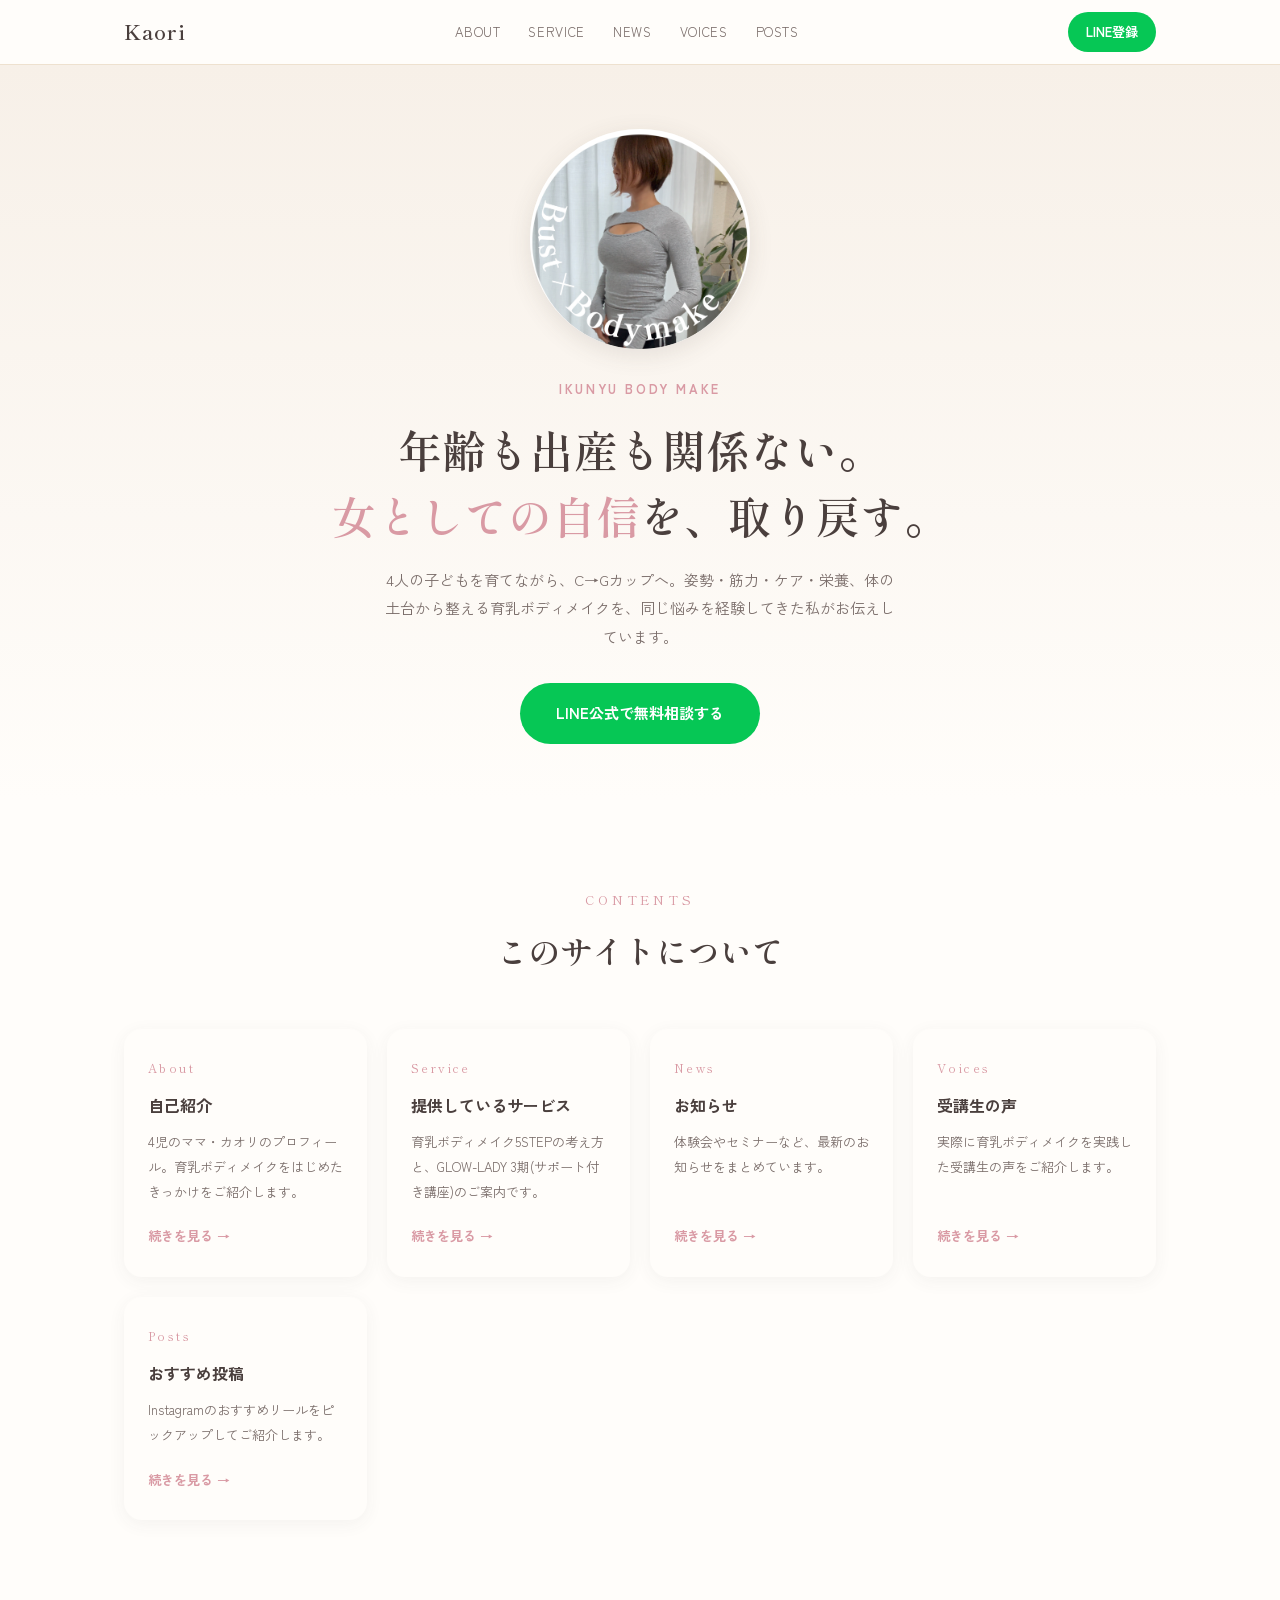
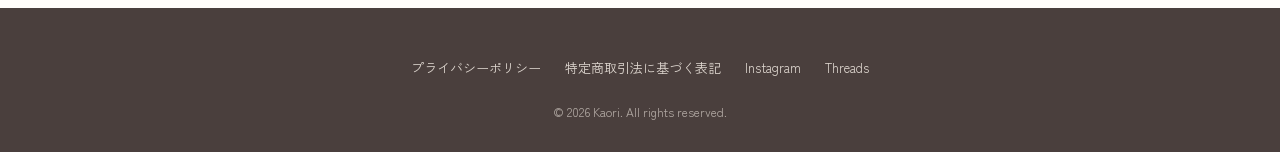
==== index.html @ 7190761e "コンテンツ更新 - 実績数字を反映(フォロワー16.8万・指導者数900) - 体験会の日程を終了扱いに更新 - 受講生の声をYouTube対談動画3本に変更 - 最終CTAブロックを全ページから削除" ====
<!DOCTYPE html>
<html lang="ja">
<head>
<meta charset="UTF-8">
<meta name="viewport" content="width=device-width, initial-scale=1.0">
<title>年齢も出産も関係ない。女としての自信を、取り戻す。｜カオリ</title>
<meta name="description" content="4児のママ・カオリが、姿勢・筋力・ケア・環境・栄養から整える育乳ボディメイクの視点で伝えるホームページ。プロフィール・講座案内・受講生の声・おすすめ投稿を掲載しています。">
<link rel="stylesheet" href="style.css">
</head>
<body>

<header class="site-header">
  <div class="wrap">
    <a href="#" class="logo">Kaori</a>
    <nav class="nav-links">
      <a href="about.html">ABOUT</a>
      <a href="service.html">SERVICE</a>
      <a href="news.html">NEWS</a>
      <a href="voices.html">VOICES</a>
      <a href="posts.html">POSTS</a>
    </nav>
    <!-- ▼ LINE公式アカウントの登録URLに差し替えてください -->
    <a href="https://lin.ee/Obkgg8k" class="header-cta" target="_blank" rel="noopener">LINE登録</a>
  </div>
</header>

<!-- ================= HERO ================= -->
<section class="hero">
  <div class="wrap">
    <img src="assets/IMG_5929.jpeg" alt="カオリ プロフィール写真" class="hero-photo">
    <p class="eyebrow">IKUNYU BODY MAKE</p>
    <h1>年齢も出産も関係ない。<br><span>女としての自信</span>を、取り戻す。</h1>
    <p class="lead">
      4人の子どもを育てながら、C→Gカップへ。姿勢・筋力・ケア・栄養、体の土台から整える育乳ボディメイクを、同じ悩みを経験してきた私がお伝えしています。
    </p>
    <a href="https://lin.ee/Obkgg8k" class="btn btn-line" target="_blank" rel="noopener">LINE公式で無料相談する</a>
  </div>
</section>

<!-- ================= サイト内リンク(概要カード) ================= -->
<section>
  <div class="wrap">
    <div class="section-head">
      <p class="en">Contents</p>
      <h2>このサイトについて</h2>
    </div>
    <div class="summary-grid">
      <div class="summary-card">
        <p class="en">About</p>
        <h3>自己紹介</h3>
        <p class="teaser">4児のママ・カオリのプロフィール。育乳ボディメイクをはじめたきっかけをご紹介します。</p>
        <a href="about.html" class="read-more">続きを見る →</a>
      </div>
      <div class="summary-card">
        <p class="en">Service</p>
        <h3>提供しているサービス</h3>
        <p class="teaser">育乳ボディメイク5STEPの考え方と、GLOW-LADY 3期(サポート付き講座)のご案内です。</p>
        <a href="service.html" class="read-more">続きを見る →</a>
      </div>
      <div class="summary-card">
        <p class="en">News</p>
        <h3>お知らせ</h3>
        <p class="teaser">体験会やセミナーなど、最新のお知らせをまとめています。</p>
        <a href="news.html" class="read-more">続きを見る →</a>
      </div>
      <div class="summary-card">
        <p class="en">Voices</p>
        <h3>受講生の声</h3>
        <p class="teaser">実際に育乳ボディメイクを実践した受講生の声をご紹介します。</p>
        <a href="voices.html" class="read-more">続きを見る →</a>
      </div>
      <div class="summary-card">
        <p class="en">Posts</p>
        <h3>おすすめ投稿</h3>
        <p class="teaser">Instagramのおすすめリールをピックアップしてご紹介します。</p>
        <a href="posts.html" class="read-more">続きを見る →</a>
      </div>
    </div>
  </div>
</section>

<footer>
  <div class="wrap">
    <div class="foot-links">
      <a href="privacy.html">プライバシーポリシー</a>
      <a href="tokusho.html">特定商取引法に基づく表記</a>
      <a href="https://www.instagram.com/" target="_blank" rel="noopener">Instagram</a>
      <a href="https://www.threads.net/" target="_blank" rel="noopener">Threads</a>
    </div>
    <p class="copyright">&copy; 2026 Kaori. All rights reserved.</p>
  </div>
</footer>

</body>
</html>
---- style.css ----
@import url('https://fonts.googleapis.com/css2?family=Shippori+Mincho:wght@400;500;600&family=Zen+Kaku+Gothic+New:wght@400;500;700&display=swap');

:root {
  --pink: #eecfd4;
  --pink-deep: #d99aa4;
  --beige: #f7f0e8;
  --beige-deep: #eee1cf;
  --ink: #4a3f3d;
  --ink-soft: #7a6d6a;
  --white: #fffdfa;
  --line-green: #06c755;
  --radius: 18px;
  --serif: 'Shippori Mincho', serif;
  --sans: 'Zen Kaku Gothic New', sans-serif;
}

* { box-sizing: border-box; margin: 0; padding: 0; }

html { scroll-behavior: smooth; }

body {
  font-family: var(--sans);
  color: var(--ink);
  background: var(--white);
  line-height: 1.9;
  font-size: 16px;
  -webkit-font-smoothing: antialiased;
}

img { max-width: 100%; display: block; }

.wrap { max-width: 1080px; margin: 0 auto; padding: 0 24px; }

a { color: inherit; text-decoration: none; }

/* ---------- placeholder photo boxes ---------- */
.ph {
  display: flex;
  align-items: center;
  justify-content: center;
  text-align: center;
  background: repeating-linear-gradient(135deg, var(--beige-deep), var(--beige-deep) 10px, var(--beige) 10px, var(--beige) 20px);
  border: 1px dashed var(--pink-deep);
  border-radius: var(--radius);
  color: var(--ink-soft);
  font-size: 13px;
  padding: 16px;
  line-height: 1.6;
}

/* ---------- header ---------- */
.site-header {
  position: sticky;
  top: 0;
  z-index: 100;
  background: rgba(255, 253, 250, 0.92);
  backdrop-filter: blur(6px);
  border-bottom: 1px solid var(--beige-deep);
}
.site-header .wrap {
  display: flex;
  align-items: center;
  justify-content: space-between;
  height: 64px;
}
.logo {
  font-family: var(--serif);
  font-size: 20px;
  letter-spacing: 0.05em;
  font-weight: 600;
}
.nav-links {
  display: flex;
  gap: 28px;
  font-size: 13px;
  letter-spacing: 0.05em;
}
.nav-links a { color: var(--ink-soft); }
.nav-links a:hover { color: var(--pink-deep); }
.header-cta {
  display: inline-flex;
  align-items: center;
  gap: 6px;
  background: var(--line-green);
  color: #fff;
  padding: 8px 18px;
  border-radius: 999px;
  font-size: 13px;
  font-weight: 700;
}
.nav-toggle { display: none; }

/* ---------- hero ---------- */
.hero {
  padding: 64px 0 56px;
  background: linear-gradient(180deg, var(--beige) 0%, var(--white) 100%);
  text-align: center;
}
.hero .ph {
  width: 220px;
  height: 220px;
  border-radius: 50%;
  margin: 0 auto 28px;
}
.hero-photo {
  width: 220px;
  height: 220px;
  border-radius: 50%;
  object-fit: cover;
  margin: 0 auto 28px;
  box-shadow: 0 6px 24px rgba(74,63,61,0.12);
}
.hero .eyebrow {
  font-size: 13px;
  letter-spacing: 0.2em;
  color: var(--pink-deep);
  font-weight: 700;
  margin-bottom: 14px;
}
.hero h1 {
  font-family: var(--serif);
  font-size: clamp(28px, 5vw, 44px);
  font-weight: 600;
  line-height: 1.5;
  margin-bottom: 18px;
}
.hero h1 span { color: var(--pink-deep); }
.hero p.lead {
  max-width: 520px;
  margin: 0 auto 32px;
  color: var(--ink-soft);
  font-size: 15px;
}

/* ---------- page hero (サブページ見出し) ---------- */
.page-hero {
  padding: 56px 0 40px;
  background: linear-gradient(180deg, var(--beige) 0%, var(--white) 100%);
  text-align: center;
}
.page-hero .en {
  font-family: var(--serif);
  font-size: 13px;
  letter-spacing: 0.3em;
  color: var(--pink-deep);
  text-transform: uppercase;
  margin-bottom: 10px;
}
.page-hero h1 {
  font-family: var(--serif);
  font-size: clamp(24px, 4vw, 32px);
  font-weight: 600;
}
.breadcrumb {
  font-size: 12px;
  color: var(--ink-soft);
  margin-bottom: 14px;
}
.breadcrumb a { color: var(--ink-soft); }
.breadcrumb a:hover { color: var(--pink-deep); }

/* ---------- summary cards (トップページ:各ページへの導線) ---------- */
.summary-grid {
  display: grid;
  grid-template-columns: repeat(auto-fit, minmax(220px, 1fr));
  gap: 20px;
}
.summary-card {
  background: var(--white);
  border-radius: var(--radius);
  padding: 28px 24px;
  box-shadow: 0 4px 18px rgba(74,63,61,0.06);
  display: flex;
  flex-direction: column;
}
.summary-card .en {
  font-family: var(--serif);
  font-size: 12px;
  letter-spacing: 0.2em;
  color: var(--pink-deep);
  margin-bottom: 10px;
}
.summary-card h3 { font-size: 16px; margin-bottom: 10px; }
.summary-card p.teaser { font-size: 13px; color: var(--ink-soft); margin-bottom: 20px; flex: 1; }
.summary-card .read-more { font-size: 13px; font-weight: 700; color: var(--pink-deep); }
.btn {
  display: inline-flex;
  align-items: center;
  gap: 8px;
  padding: 16px 36px;
  border-radius: 999px;
  font-weight: 700;
  font-size: 15px;
  transition: transform 0.15s ease, box-shadow 0.15s ease;
}
.btn:hover { transform: translateY(-2px); box-shadow: 0 8px 20px rgba(0,0,0,0.08); }
.btn-line { background: var(--line-green); color: #fff; }
.btn-outline { background: transparent; color: var(--pink-deep); border: 1.5px solid var(--pink-deep); }

/* ---------- section shell ---------- */
section { padding: 88px 0; }
.section-head { text-align: center; margin-bottom: 48px; }
.section-head .en {
  font-family: var(--serif);
  font-size: 13px;
  letter-spacing: 0.3em;
  color: var(--pink-deep);
  text-transform: uppercase;
  margin-bottom: 8px;
}
.section-head h2 {
  font-family: var(--serif);
  font-size: clamp(24px, 4vw, 32px);
  font-weight: 600;
}
.bg-beige { background: var(--beige); }

/* ---------- message ---------- */
.message p { max-width: 640px; margin: 0 auto 20px; }
.message { text-align: center; }

/* ---------- about ---------- */
.about-grid {
  display: grid;
  grid-template-columns: 280px 1fr;
  gap: 48px;
  align-items: center;
}
.about-grid .ph { aspect-ratio: 3/4; }
.about-photo {
  width: 100%;
  aspect-ratio: 9/16;
  object-fit: cover;
  object-position: center top;
  border-radius: var(--radius);
  box-shadow: 0 6px 24px rgba(74,63,61,0.12);
}
.about-list {
  list-style: none;
  margin-top: 20px;
}
.about-list li {
  padding: 10px 0;
  border-bottom: 1px solid var(--beige-deep);
  font-size: 14px;
  display: flex;
  gap: 12px;
}
.about-list li strong {
  color: var(--pink-deep);
  min-width: 92px;
  flex-shrink: 0;
}

/* ---------- numbers ---------- */
.numbers-grid {
  display: grid;
  grid-template-columns: repeat(auto-fit, minmax(160px, 1fr));
  gap: 24px;
  text-align: center;
}
.number-card {
  background: var(--white);
  border-radius: var(--radius);
  padding: 32px 16px;
  box-shadow: 0 4px 18px rgba(74,63,61,0.06);
}
.number-card .num {
  font-family: var(--serif);
  font-size: 40px;
  color: var(--pink-deep);
  font-weight: 600;
}
.number-card .label { font-size: 13px; color: var(--ink-soft); margin-top: 6px; }
.numbers-note {
  text-align: center;
  font-size: 12px;
  color: var(--ink-soft);
  margin-top: 16px;
}

/* ---------- method ---------- */
.method-steps {
  display: grid;
  gap: 20px;
}
.step {
  display: grid;
  grid-template-columns: 72px 1fr;
  gap: 20px;
  align-items: center;
  background: var(--white);
  border-radius: var(--radius);
  padding: 22px 26px;
  box-shadow: 0 4px 18px rgba(74,63,61,0.06);
}
.step .n {
  font-family: var(--serif);
  font-size: 32px;
  color: var(--pink);
  font-weight: 600;
  text-align: center;
}
.step h3 { font-size: 16px; margin-bottom: 4px; }
.step p { font-size: 13px; color: var(--ink-soft); }

/* ---------- service ---------- */
.service-card {
  background: var(--white);
  border-radius: var(--radius);
  overflow: hidden;
  box-shadow: 0 6px 24px rgba(74,63,61,0.08);
  max-width: 760px;
  margin: 0 auto;
}
.service-card .ph { height: 220px; border-radius: 0; }
.service-body { padding: 32px; }
.service-body h3 { font-family: var(--serif); font-size: 22px; margin-bottom: 12px; }
.service-body p { color: var(--ink-soft); font-size: 14px; margin-bottom: 20px; }
.timeline {
  list-style: none;
  display: grid;
  gap: 10px;
  margin-bottom: 24px;
}
.timeline li {
  display: flex;
  gap: 14px;
  font-size: 14px;
  align-items: baseline;
}
.timeline .date {
  font-weight: 700;
  color: var(--pink-deep);
  min-width: 100px;
  flex-shrink: 0;
}

/* ---------- voices ---------- */
.voices-grid {
  display: grid;
  grid-template-columns: repeat(auto-fit, minmax(240px, 1fr));
  gap: 24px;
}
.voice-card {
  background: var(--white);
  border-radius: var(--radius);
  padding: 26px;
  box-shadow: 0 4px 18px rgba(74,63,61,0.06);
}
.voice-card .ph {
  width: 56px;
  height: 56px;
  border-radius: 50%;
  margin-bottom: 14px;
  font-size: 10px;
  padding: 6px;
}
.voice-card p.quote { font-size: 14px; margin-bottom: 14px; }
.voice-card .who { font-size: 12px; color: var(--ink-soft); }

/* ---------- video (対談動画) ---------- */
.video-grid {
  display: grid;
  grid-template-columns: repeat(auto-fit, minmax(280px, 1fr));
  gap: 28px;
}
.video-card {
  background: var(--white);
  border-radius: var(--radius);
  overflow: hidden;
  box-shadow: 0 4px 18px rgba(74,63,61,0.06);
}
.video-embed {
  position: relative;
  width: 100%;
  aspect-ratio: 16/9;
  background: var(--beige-deep);
}
.video-embed iframe {
  position: absolute;
  inset: 0;
  width: 100%;
  height: 100%;
  border: 0;
}
.video-embed.ph {
  border-radius: 0;
  aspect-ratio: 16/9;
}
.video-card-body { padding: 20px 22px; }
.video-card h3 { font-size: 15px; margin-bottom: 6px; }
.video-card p.desc { font-size: 13px; color: var(--ink-soft); }

/* ---------- news ---------- */
.news-list {
  list-style: none;
  max-width: 720px;
  margin: 0 auto;
  border-top: 1px solid var(--beige-deep);
}
.news-item {
  display: flex;
  gap: 24px;
  align-items: baseline;
  padding: 20px 4px;
  border-bottom: 1px solid var(--beige-deep);
}
.news-item .date {
  font-family: var(--serif);
  font-size: 13px;
  color: var(--pink-deep);
  min-width: 96px;
  flex-shrink: 0;
}
.news-item .tag {
  font-size: 11px;
  color: var(--pink-deep);
  border: 1px solid var(--pink-deep);
  border-radius: 999px;
  padding: 2px 10px;
  margin-right: 10px;
  white-space: nowrap;
}
.news-item .title { font-size: 14px; }
.news-item a.title-link { color: var(--ink); }
.news-item a.title-link:hover { color: var(--pink-deep); }

/* ---------- posts (おすすめ投稿) ---------- */
.posts-grid {
  display: grid;
  grid-template-columns: repeat(auto-fit, minmax(260px, 1fr));
  gap: 24px;
}
.post-card {
  background: var(--white);
  border-radius: var(--radius);
  overflow: hidden;
  box-shadow: 0 4px 18px rgba(74,63,61,0.06);
  display: flex;
  flex-direction: column;
}
.post-card .ph { aspect-ratio: 16/10; border-radius: 0; font-size: 11px; }
.post-card-body { padding: 20px; flex: 1; display: flex; flex-direction: column; }
.post-card .platform {
  font-size: 11px;
  color: var(--pink-deep);
  font-weight: 700;
  letter-spacing: 0.05em;
  margin-bottom: 8px;
}
.post-card h3 { font-size: 15px; line-height: 1.6; margin-bottom: 10px; }
.post-card p.excerpt { font-size: 13px; color: var(--ink-soft); margin-bottom: 16px; flex: 1; }
.post-card .read-more { font-size: 13px; font-weight: 700; color: var(--pink-deep); }

/* ---------- final cta ---------- */
.final-cta {
  text-align: center;
  background: linear-gradient(135deg, var(--pink) 0%, var(--beige-deep) 100%);
}
.final-cta h2 {
  font-family: var(--serif);
  font-size: clamp(22px, 4vw, 30px);
  margin-bottom: 16px;
}
.final-cta p { color: var(--ink-soft); margin-bottom: 32px; }

/* ---------- footer ---------- */
footer {
  background: var(--ink);
  color: var(--beige);
  padding: 48px 0 28px;
  text-align: center;
  font-size: 13px;
}
footer .foot-links {
  display: flex;
  justify-content: center;
  gap: 24px;
  margin-bottom: 20px;
  flex-wrap: wrap;
}
footer .foot-links a { color: var(--beige); opacity: 0.85; }
footer .foot-links a:hover { opacity: 1; }
footer .copyright { opacity: 0.6; font-size: 12px; }

/* ---------- responsive ---------- */
@media (max-width: 760px) {
  .nav-links { display: none; }
  .about-grid { grid-template-columns: 1fr; }
  .about-grid .ph { max-width: 240px; margin: 0 auto; }
  .about-photo { max-width: 240px; margin: 0 auto; display: block; }
  section { padding: 64px 0; }
  .step { grid-template-columns: 48px 1fr; padding: 18px; }
  .news-item { flex-direction: column; gap: 6px; }
  .news-item .date { min-width: auto; }
}
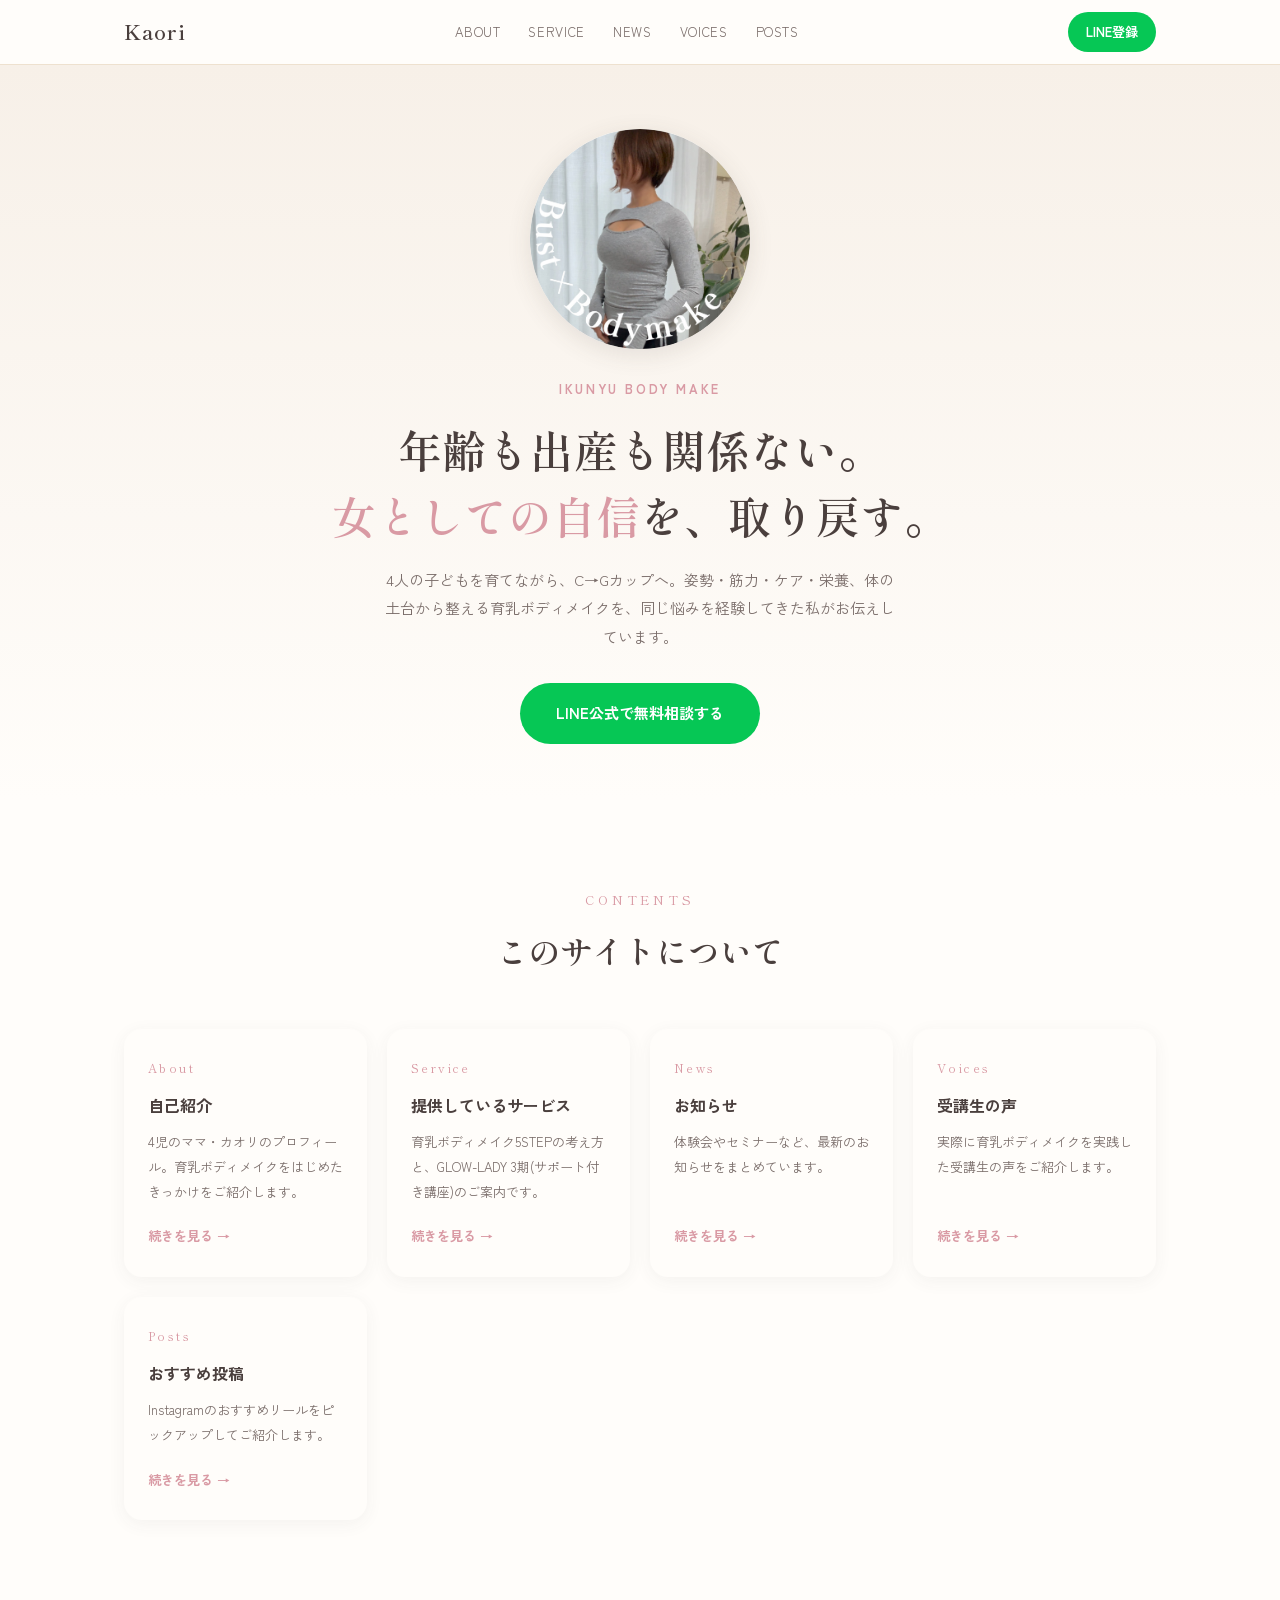
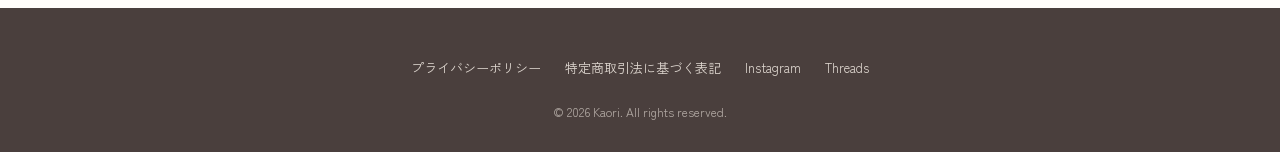
==== commit 9d7a0ab1: "ヒーロー写真の白縁を均等になるようトリミングし直し Co-Authored-By: Claude Sonnet 5 <noreply@anthropic.com>" ====
--- a/index.html
+++ b/index.html
@@ -27,7 +27,7 @@
 <!-- ================= HERO ================= -->
 <section class="hero">
   <div class="wrap">
-    <img src="assets/IMG_5929.jpeg" alt="カオリ プロフィール写真" class="hero-photo">
+    <img src="assets/hero-photo.jpg" alt="カオリ プロフィール写真" class="hero-photo">
     <p class="eyebrow">IKUNYU BODY MAKE</p>
     <h1>年齢も出産も関係ない。<br><span>女としての自信</span>を、取り戻す。</h1>
     <p class="lead">
--- a/style.css
+++ b/style.css
@@ -314,6 +314,12 @@
   margin: 0 auto;
 }
 .service-card .ph { height: 220px; border-radius: 0; }
+.service-card .cover-photo {
+  width: 100%;
+  aspect-ratio: 1/1;
+  object-fit: cover;
+  display: block;
+}
 .service-body { padding: 32px; }
 .service-body h3 { font-family: var(--serif); font-size: 22px; margin-bottom: 12px; }
 .service-body p { color: var(--ink-soft); font-size: 14px; margin-bottom: 20px; }
@@ -388,6 +394,52 @@
   border-radius: 0;
   aspect-ratio: 16/9;
 }
+.video-thumb-link {
+  position: absolute;
+  inset: 0;
+  display: block;
+}
+.video-thumb-link img {
+  width: 100%;
+  height: 100%;
+  object-fit: cover;
+}
+.video-thumb-link .play-icon {
+  position: absolute;
+  top: 50%;
+  left: 50%;
+  transform: translate(-50%, -50%);
+  width: 64px;
+  height: 64px;
+  border-radius: 50%;
+  background: rgba(20,20,20,0.72);
+  display: flex;
+  align-items: center;
+  justify-content: center;
+  transition: transform 0.15s ease, background 0.15s ease;
+}
+.video-thumb-link:hover .play-icon {
+  transform: translate(-50%, -50%) scale(1.08);
+  background: rgba(20,20,20,0.85);
+}
+.video-thumb-link .play-icon::after {
+  content: "";
+  border-style: solid;
+  border-width: 10px 0 10px 16px;
+  border-color: transparent transparent transparent #fff;
+  margin-left: 4px;
+}
+.video-thumb-link .yt-label {
+  position: absolute;
+  right: 12px;
+  bottom: 12px;
+  background: rgba(20,20,20,0.72);
+  color: #fff;
+  font-size: 11px;
+  font-weight: 700;
+  padding: 5px 10px;
+  border-radius: 999px;
+}
 .video-card-body { padding: 20px 22px; }
 .video-card h3 { font-size: 15px; margin-bottom: 6px; }
 .video-card p.desc { font-size: 13px; color: var(--ink-soft); }
@@ -441,6 +493,13 @@
   flex-direction: column;
 }
 .post-card .ph { aspect-ratio: 16/10; border-radius: 0; font-size: 11px; }
+.post-thumb {
+  width: 100%;
+  aspect-ratio: 4/5;
+  object-fit: cover;
+  object-position: center top;
+  display: block;
+}
 .post-card-body { padding: 20px; flex: 1; display: flex; flex-direction: column; }
 .post-card .platform {
   font-size: 11px;
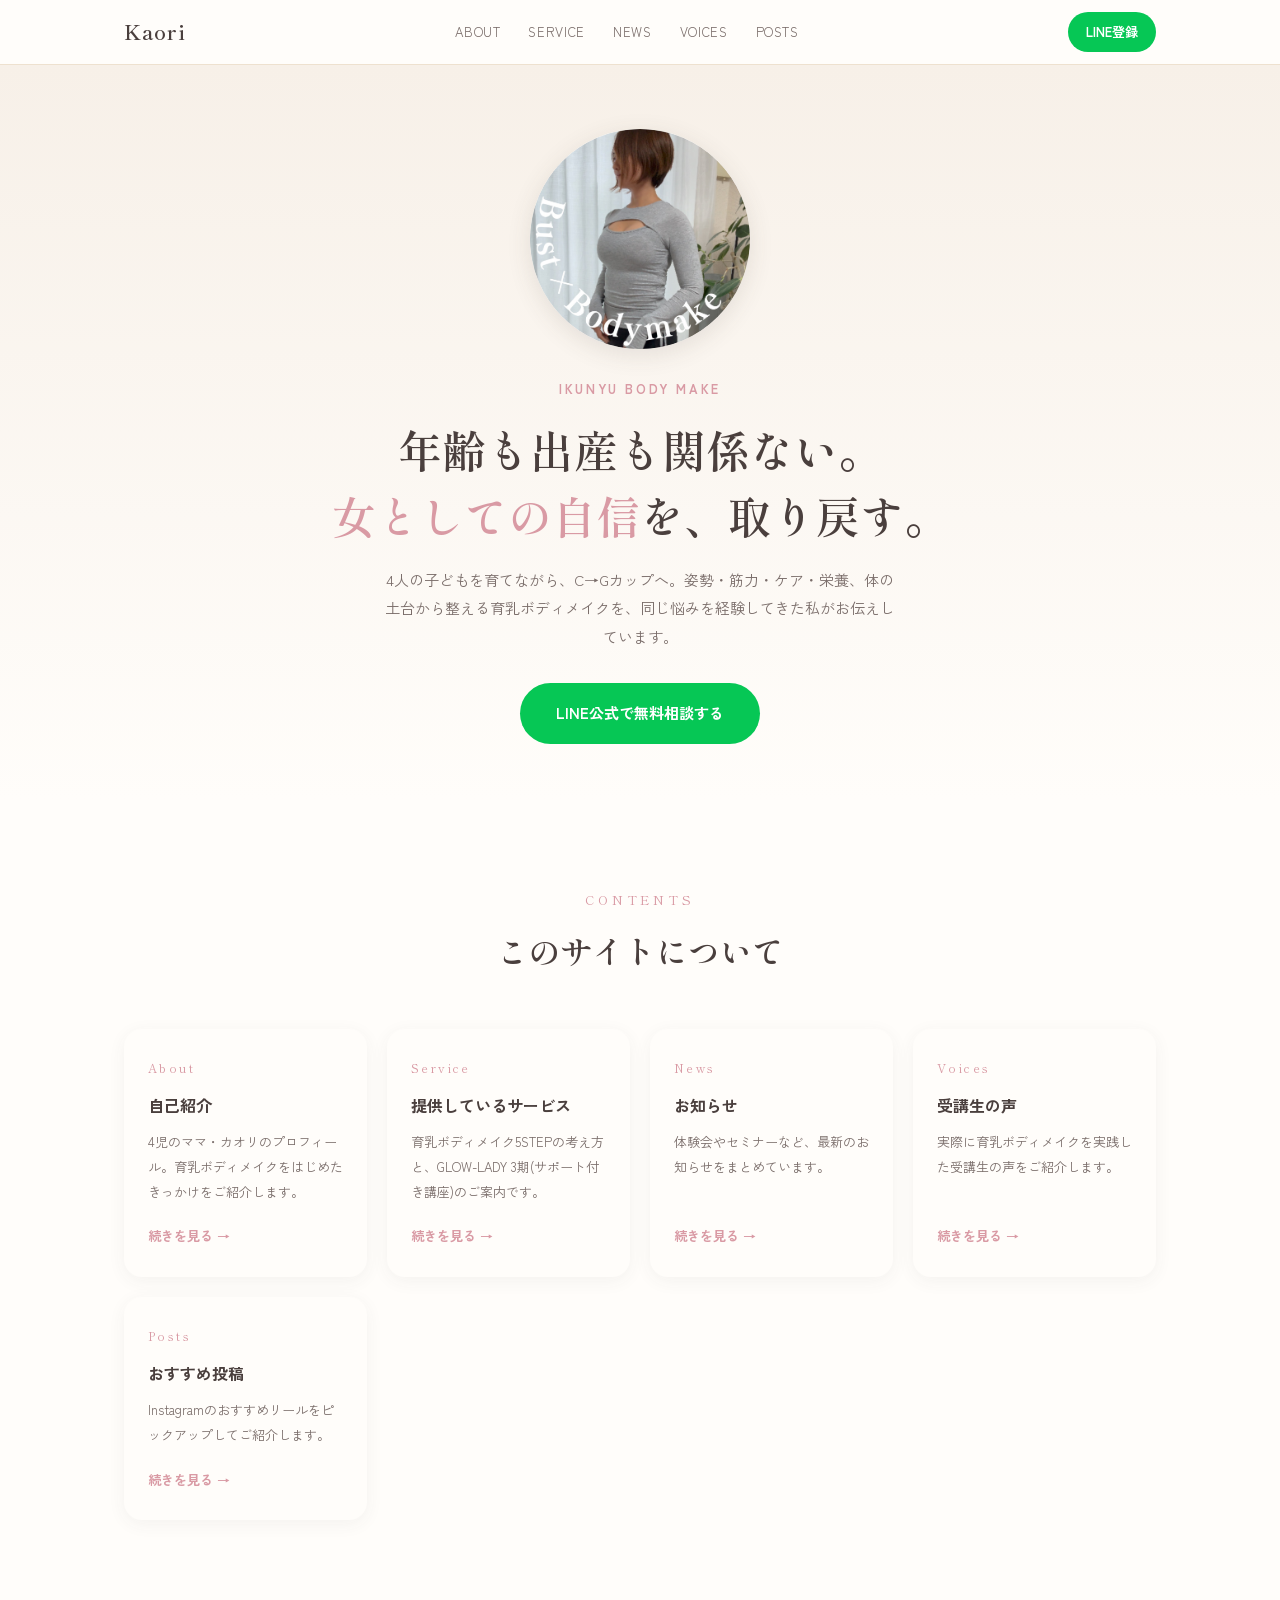
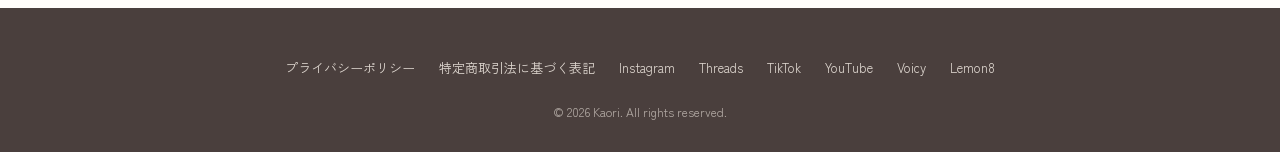
==== commit 3aa8af01: "フッターにTikTok・YouTube・Voicy・Lemon8のリンクを追加 Co-Authored-By: Claude Sonnet 5 <noreply@anthropic.com>" ====
--- a/index.html
+++ b/index.html
@@ -86,6 +86,10 @@
       <a href="tokusho.html">特定商取引法に基づく表記</a>
       <a href="https://www.instagram.com/" target="_blank" rel="noopener">Instagram</a>
       <a href="https://www.threads.net/" target="_blank" rel="noopener">Threads</a>
+      <a href="https://www.tiktok.com/@kaoriyoga" target="_blank" rel="noopener">TikTok</a>
+      <a href="https://www.youtube.com/channel/UCSqtzgp2UL3KPGcEwuLxXUw" target="_blank" rel="noopener">YouTube</a>
+      <a href="https://voicy.jp/channel/821914" target="_blank" rel="noopener">Voicy</a>
+      <a href="https://v.lemon8-app.com/s/ZrhhdZspR" target="_blank" rel="noopener">Lemon8</a>
     </div>
     <p class="copyright">&copy; 2026 Kaori. All rights reserved.</p>
   </div>
--- a/style.css
+++ b/style.css
@@ -481,8 +481,8 @@
 /* ---------- posts (おすすめ投稿) ---------- */
 .posts-grid {
   display: grid;
-  grid-template-columns: repeat(auto-fit, minmax(260px, 1fr));
-  gap: 24px;
+  grid-template-columns: repeat(auto-fit, minmax(135px, 1fr));
+  gap: 14px;
 }
 .post-card {
   background: var(--white);
@@ -495,22 +495,22 @@
 .post-card .ph { aspect-ratio: 16/10; border-radius: 0; font-size: 11px; }
 .post-thumb {
   width: 100%;
-  aspect-ratio: 4/5;
+  aspect-ratio: 1/1;
   object-fit: cover;
-  object-position: center top;
+  object-position: center center;
   display: block;
 }
-.post-card-body { padding: 20px; flex: 1; display: flex; flex-direction: column; }
+.post-card-body { padding: 12px; flex: 1; display: flex; flex-direction: column; }
 .post-card .platform {
-  font-size: 11px;
+  font-size: 10px;
   color: var(--pink-deep);
   font-weight: 700;
   letter-spacing: 0.05em;
-  margin-bottom: 8px;
-}
-.post-card h3 { font-size: 15px; line-height: 1.6; margin-bottom: 10px; }
-.post-card p.excerpt { font-size: 13px; color: var(--ink-soft); margin-bottom: 16px; flex: 1; }
-.post-card .read-more { font-size: 13px; font-weight: 700; color: var(--pink-deep); }
+  margin-bottom: 6px;
+}
+.post-card h3 { font-size: 13px; line-height: 1.5; margin-bottom: 8px; }
+.post-card p.excerpt { font-size: 12px; color: var(--ink-soft); margin-bottom: 12px; flex: 1; line-height: 1.6; }
+.post-card .read-more { font-size: 12px; font-weight: 700; color: var(--pink-deep); }
 
 /* ---------- final cta ---------- */
 .final-cta {
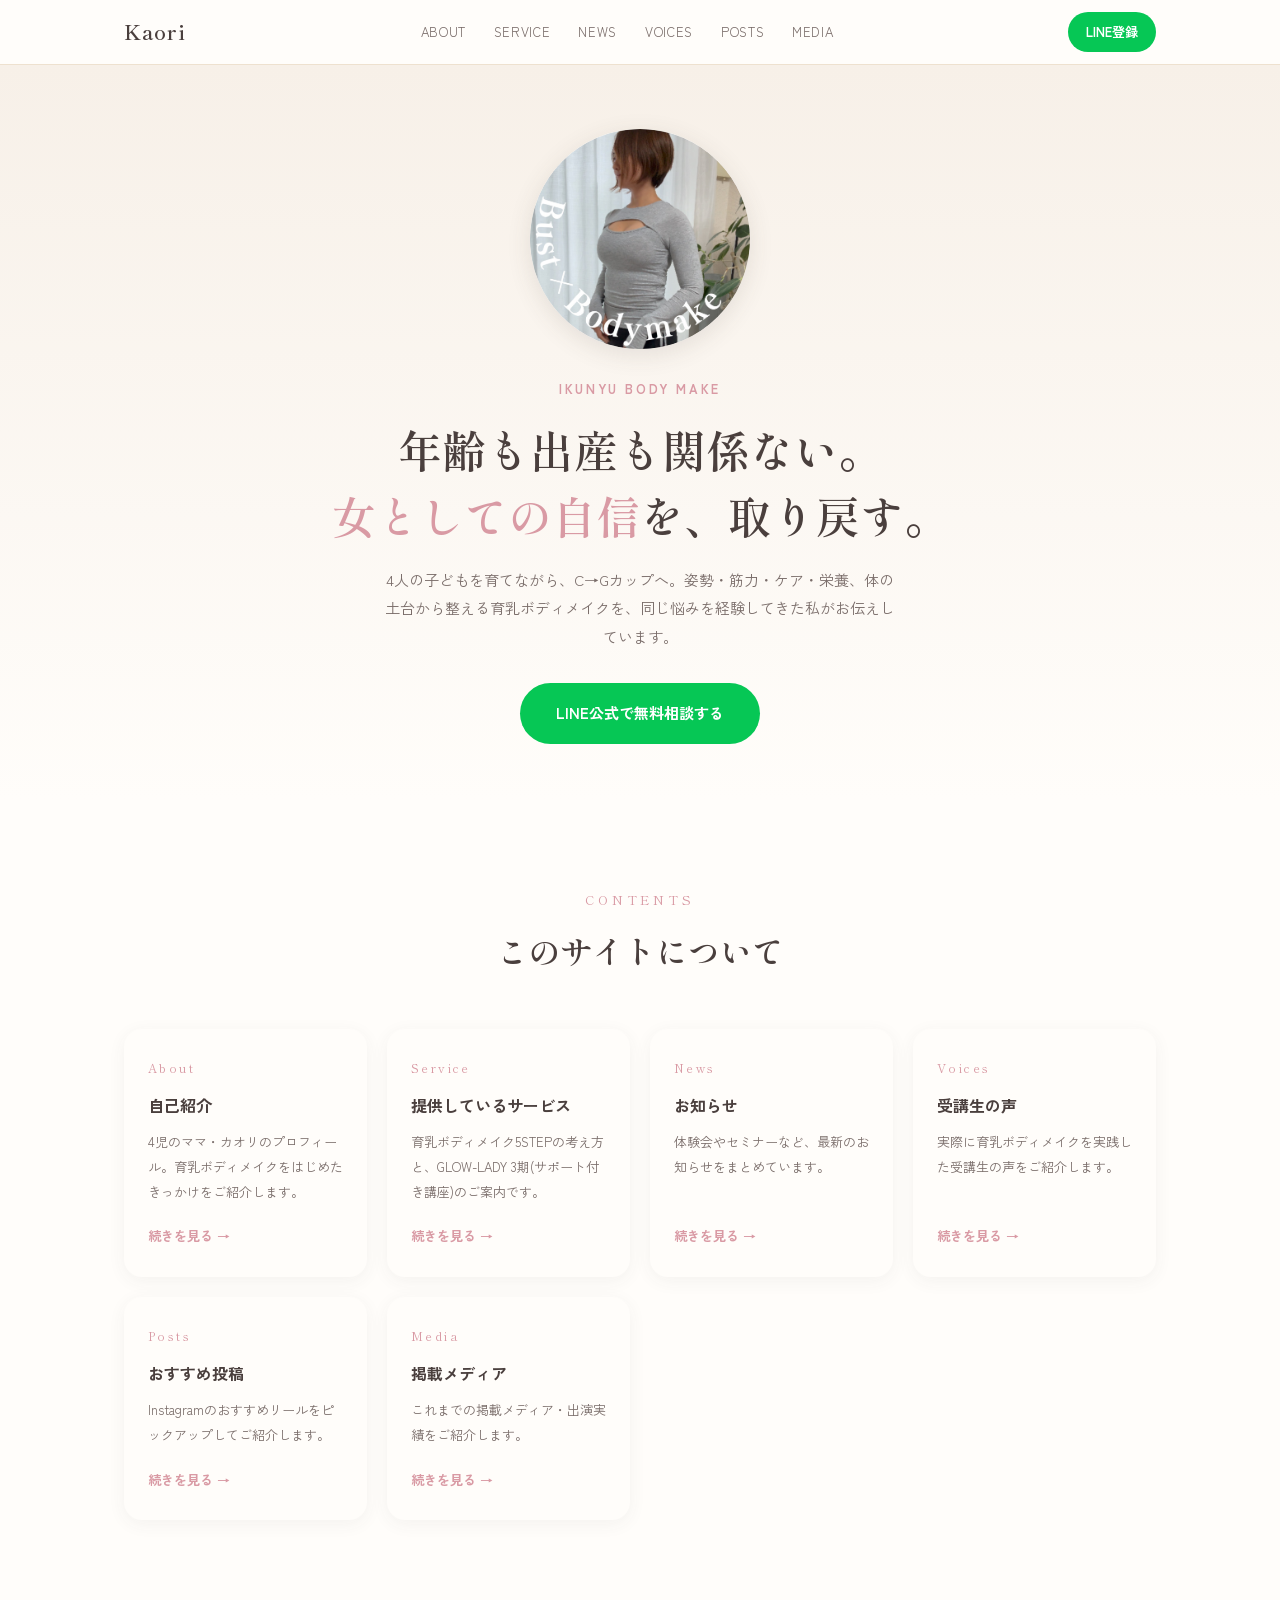
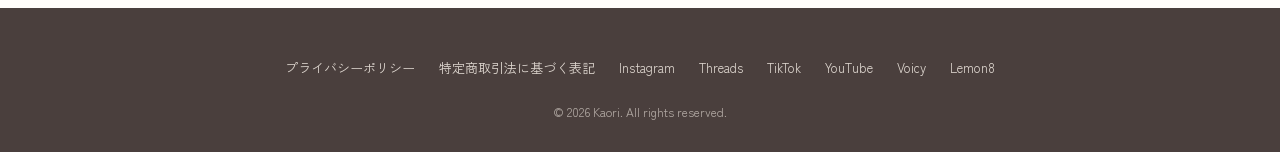
==== commit 168f9e78: "掲載メディア紹介ページを追加 media.htmlを新設し、全ページのナビとトップページの概要カードに追加。内容は仮のプレースホルダー  Co-Authored-By: Claude Sonnet 5" ====
--- a/index.html
+++ b/index.html
@@ -18,6 +18,7 @@
       <a href="news.html">NEWS</a>
       <a href="voices.html">VOICES</a>
       <a href="posts.html">POSTS</a>
+      <a href="media.html">MEDIA</a>
     </nav>
     <!-- ▼ LINE公式アカウントの登録URLに差し替えてください -->
     <a href="https://lin.ee/Obkgg8k" class="header-cta" target="_blank" rel="noopener">LINE登録</a>
@@ -75,6 +76,12 @@
         <p class="teaser">Instagramのおすすめリールをピックアップしてご紹介します。</p>
         <a href="posts.html" class="read-more">続きを見る →</a>
       </div>
+      <div class="summary-card">
+        <p class="en">Media</p>
+        <h3>掲載メディア</h3>
+        <p class="teaser">これまでの掲載メディア・出演実績をご紹介します。</p>
+        <a href="media.html" class="read-more">続きを見る →</a>
+      </div>
     </div>
   </div>
 </section>
--- a/style.css
+++ b/style.css
@@ -512,6 +512,27 @@
 .post-card p.excerpt { font-size: 12px; color: var(--ink-soft); margin-bottom: 12px; flex: 1; line-height: 1.6; }
 .post-card .read-more { font-size: 12px; font-weight: 700; color: var(--pink-deep); }
 
+/* ---------- media (掲載メディア) ---------- */
+.media-grid {
+  display: grid;
+  grid-template-columns: repeat(auto-fit, minmax(220px, 1fr));
+  gap: 24px;
+}
+.media-card {
+  background: var(--white);
+  border-radius: var(--radius);
+  overflow: hidden;
+  box-shadow: 0 4px 18px rgba(74,63,61,0.06);
+  display: flex;
+  flex-direction: column;
+}
+.media-card .ph { aspect-ratio: 3/2; border-radius: 0; }
+.media-card-body { padding: 20px; flex: 1; display: flex; flex-direction: column; }
+.media-card .outlet { font-size: 11px; color: var(--pink-deep); font-weight: 700; letter-spacing: 0.05em; margin-bottom: 8px; }
+.media-card h3 { font-size: 15px; line-height: 1.6; margin-bottom: 10px; }
+.media-card p.desc { font-size: 13px; color: var(--ink-soft); margin-bottom: 16px; flex: 1; }
+.media-card .read-more { font-size: 13px; font-weight: 700; color: var(--pink-deep); }
+
 /* ---------- final cta ---------- */
 .final-cta {
   text-align: center;
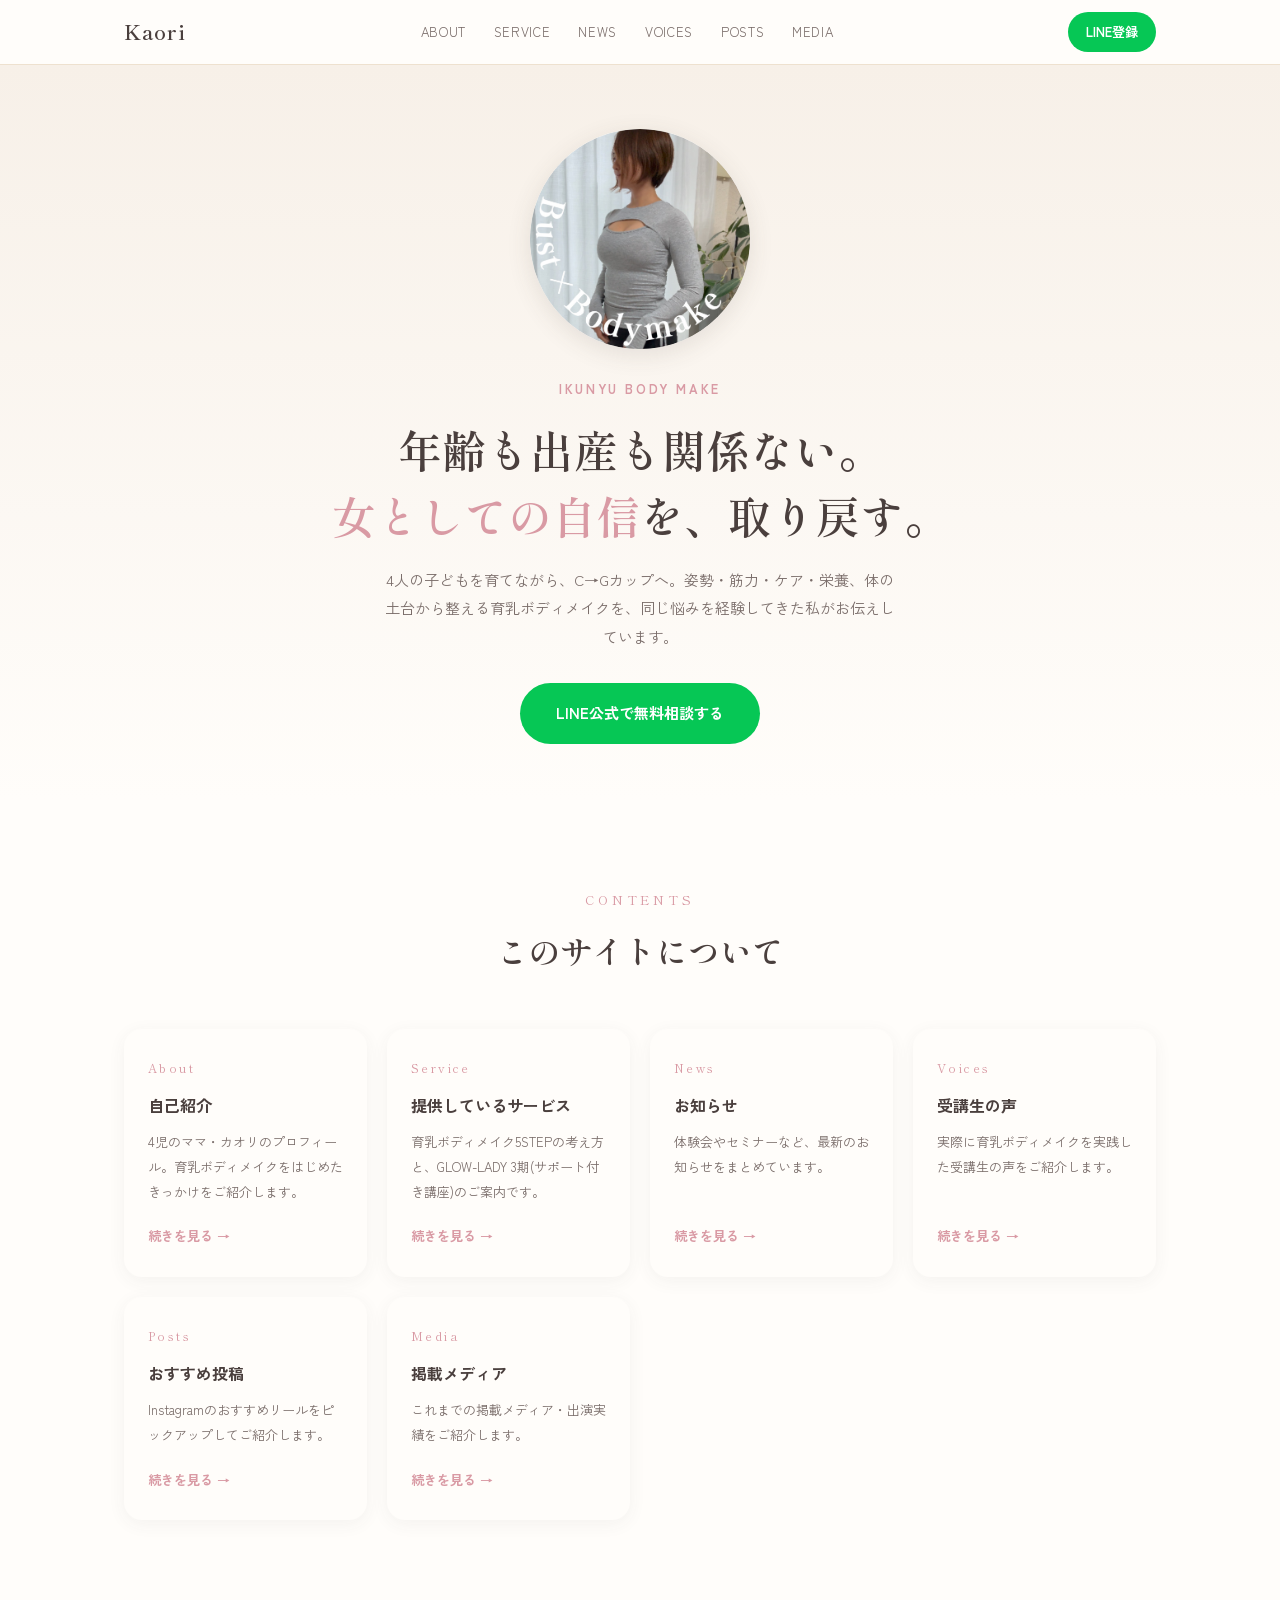
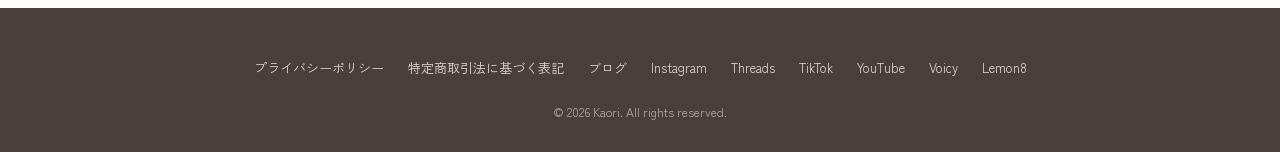
==== commit c7891365: "フッターにブログリンクを追加、掲載メディアにウェブ記事カテゴリを新設 - 全ページのフッターに https://k-bust-bodymake.com/ へのブログリンクを追加 - media.htm" ====
--- a/index.html
+++ b/index.html
@@ -91,6 +91,7 @@
     <div class="foot-links">
       <a href="privacy.html">プライバシーポリシー</a>
       <a href="tokusho.html">特定商取引法に基づく表記</a>
+      <a href="https://k-bust-bodymake.com/" target="_blank" rel="noopener">ブログ</a>
       <a href="https://www.instagram.com/" target="_blank" rel="noopener">Instagram</a>
       <a href="https://www.threads.net/" target="_blank" rel="noopener">Threads</a>
       <a href="https://www.tiktok.com/@kaoriyoga" target="_blank" rel="noopener">TikTok</a>
--- a/style.css
+++ b/style.css
@@ -533,6 +533,61 @@
 .media-card p.desc { font-size: 13px; color: var(--ink-soft); margin-bottom: 16px; flex: 1; }
 .media-card .read-more { font-size: 13px; font-weight: 700; color: var(--pink-deep); }
 
+.mag-group { margin-bottom: 48px; }
+.mag-group h3 {
+  font-family: var(--serif);
+  font-size: 17px;
+  margin-bottom: 16px;
+  padding-bottom: 8px;
+  border-bottom: 1px solid var(--beige-deep);
+}
+.mag-cover-grid {
+  display: grid;
+  grid-template-columns: repeat(auto-fill, minmax(80px, 1fr));
+  gap: 8px;
+}
+.mag-cover-item { text-align: center; min-width: 0; }
+.mag-cover-item img {
+  width: 100%;
+  height: auto;
+  display: block;
+  border-radius: 6px;
+  box-shadow: 0 2px 10px rgba(74,63,61,0.1);
+}
+.mag-cover-item .cap {
+  margin-top: 6px;
+  font-size: 10px;
+  color: var(--ink-soft);
+  line-height: 1.4;
+}
+.mag-cover-item .mini-note {
+  margin-top: 4px;
+  font-size: 10px;
+  color: var(--pink-deep);
+  font-weight: 700;
+  line-height: 1.4;
+}
+.article-thumbs {
+  display: flex;
+  gap: 4px;
+  margin-top: 6px;
+}
+.article-thumbs img {
+  flex: 1;
+  min-width: 0;
+  aspect-ratio: 3/4;
+  object-fit: cover;
+  border-radius: 4px;
+  border: 1px solid var(--beige-deep);
+}
+.mag-cover-item .article-link {
+  display: inline-block;
+  margin-top: 4px;
+  color: var(--pink-deep);
+  font-weight: 700;
+  font-size: 10px;
+}
+
 /* ---------- final cta ---------- */
 .final-cta {
   text-align: center;
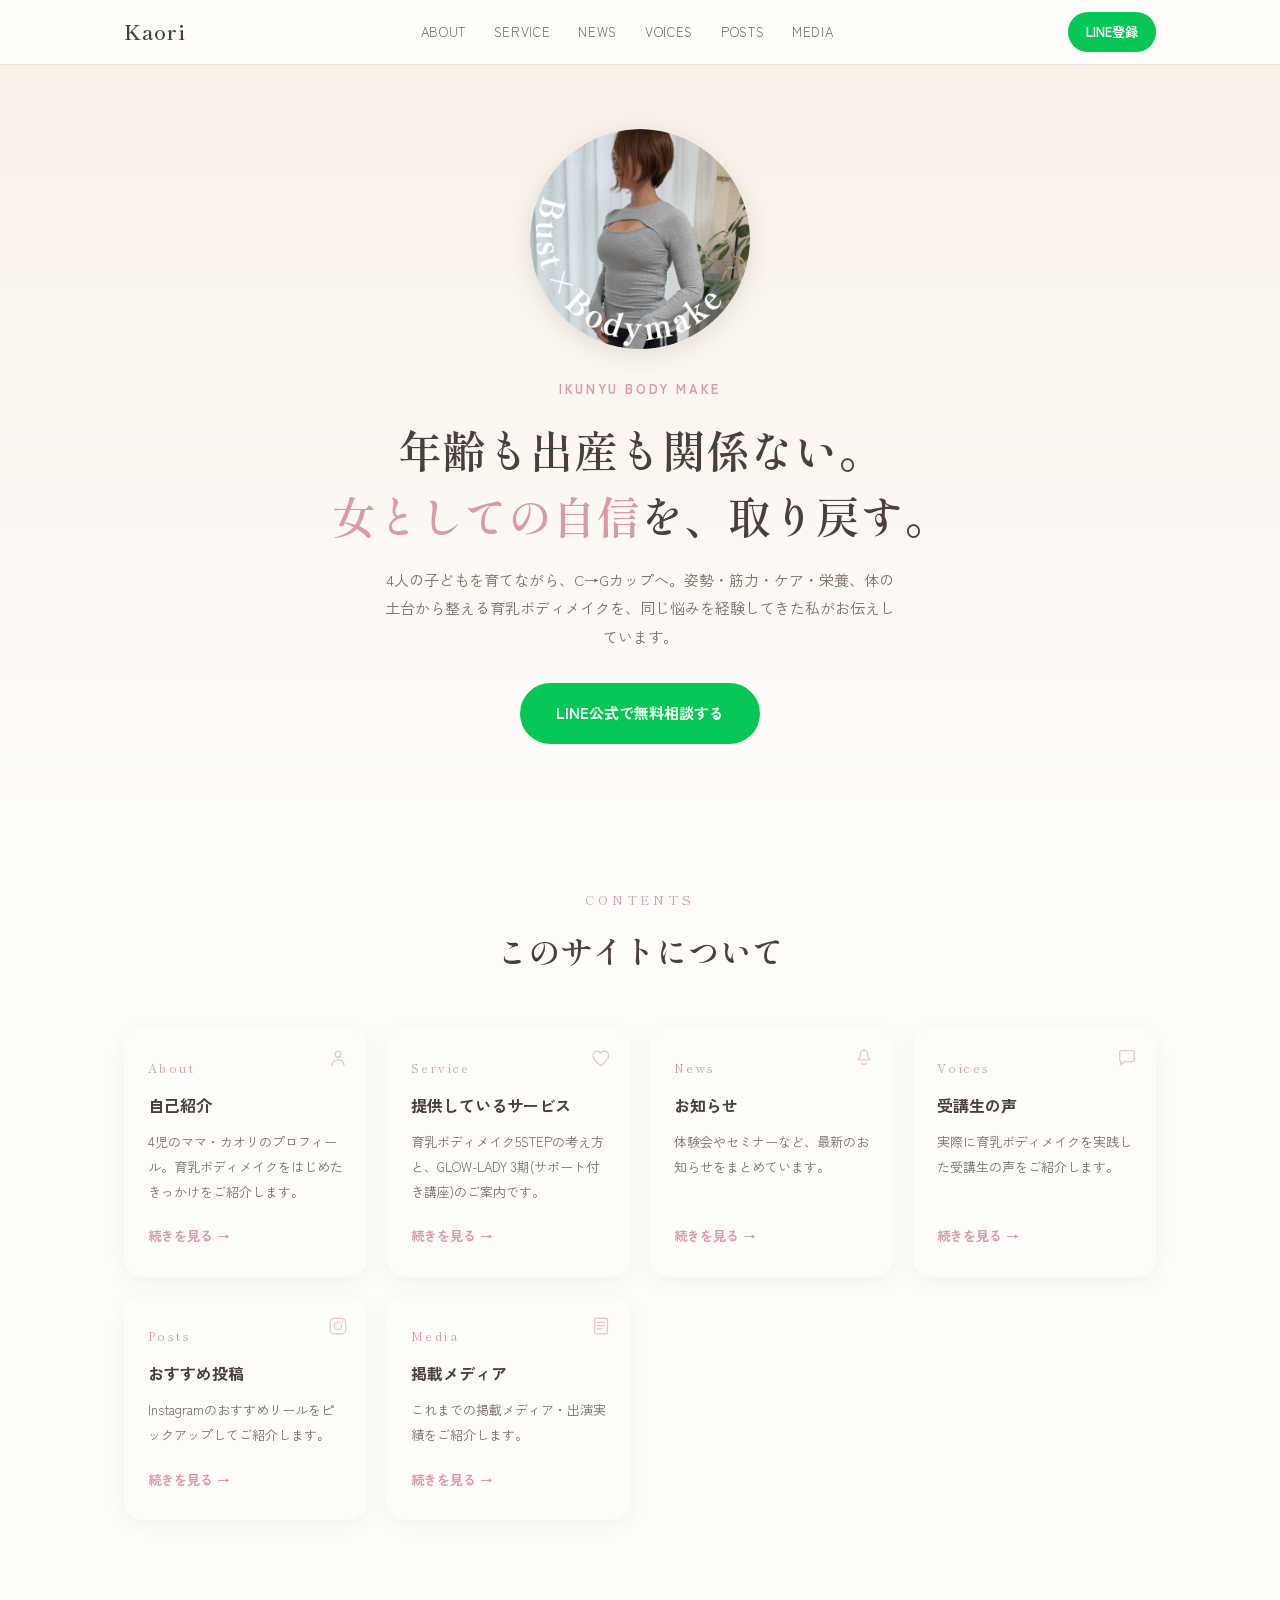
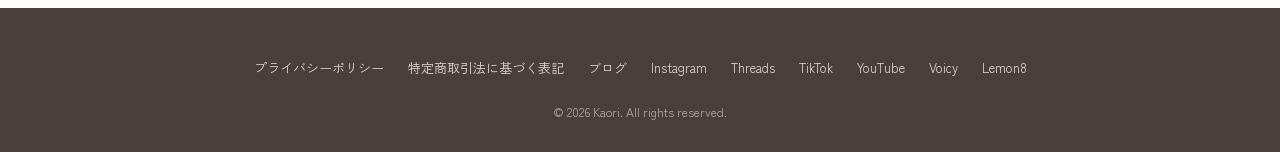
==== commit 6d2b4915: "トップページの概要カード6枚に線画アイコンを追加 各カード右上にワンポイントで、外部フォントに頼らないインラインSVGアイコンを配置(人物・ハート・ベル・吹き出し・Instagram風カメラ・書類) " ====
--- a/index.html
+++ b/index.html
@@ -47,36 +47,42 @@
     </div>
     <div class="summary-grid">
       <div class="summary-card">
+        <div class="card-icon"><svg viewBox="0 0 24 24"><circle cx="12" cy="8" r="3.2"/><path d="M5.5 20c0-3.6 3-6 6.5-6s6.5 2.4 6.5 6"/></svg></div>
         <p class="en">About</p>
         <h3>自己紹介</h3>
         <p class="teaser">4児のママ・カオリのプロフィール。育乳ボディメイクをはじめたきっかけをご紹介します。</p>
         <a href="about.html" class="read-more">続きを見る →</a>
       </div>
       <div class="summary-card">
+        <div class="card-icon"><svg viewBox="0 0 24 24"><path d="M12 20.3c-.2 0-.5-.1-.7-.2C7.2 16.9 3.3 13.2 3.3 9.1c0-2.7 2.1-4.6 4.6-4.6 1.6 0 3 .8 3.9 2.1.9-1.3 2.4-2.1 3.9-2.1 2.5 0 4.6 1.9 4.6 4.6 0 4.1-3.9 7.8-8 11-.2.1-.5.2-.3.2z"/></svg></div>
         <p class="en">Service</p>
         <h3>提供しているサービス</h3>
         <p class="teaser">育乳ボディメイク5STEPの考え方と、GLOW-LADY 3期(サポート付き講座)のご案内です。</p>
         <a href="service.html" class="read-more">続きを見る →</a>
       </div>
       <div class="summary-card">
+        <div class="card-icon"><svg viewBox="0 0 24 24"><path d="M12 3.5c-2.2 0-4 1.8-4 4v2.3c0 .9-.3 1.8-.9 2.5L5.5 14h13l-1.6-1.7c-.6-.7-.9-1.6-.9-2.5V7.5c0-2.2-1.8-4-4-4z"/><path d="M9.7 17.5a2.4 2.4 0 0 0 4.6 0"/></svg></div>
         <p class="en">News</p>
         <h3>お知らせ</h3>
         <p class="teaser">体験会やセミナーなど、最新のお知らせをまとめています。</p>
         <a href="news.html" class="read-more">続きを見る →</a>
       </div>
       <div class="summary-card">
+        <div class="card-icon"><svg viewBox="0 0 24 24"><path d="M4 6a2 2 0 0 1 2-2h12a2 2 0 0 1 2 2v8a2 2 0 0 1-2 2H9l-4 3.5V16H6a2 2 0 0 1-2-2z"/></svg></div>
         <p class="en">Voices</p>
         <h3>受講生の声</h3>
         <p class="teaser">実際に育乳ボディメイクを実践した受講生の声をご紹介します。</p>
         <a href="voices.html" class="read-more">続きを見る →</a>
       </div>
       <div class="summary-card">
+        <div class="card-icon"><svg viewBox="0 0 24 24"><rect x="3.5" y="3.5" width="17" height="17" rx="5"/><circle cx="12" cy="12" r="4"/><circle cx="17" cy="7" r="0.9" fill="currentColor" stroke="none"/></svg></div>
         <p class="en">Posts</p>
         <h3>おすすめ投稿</h3>
         <p class="teaser">Instagramのおすすめリールをピックアップしてご紹介します。</p>
         <a href="posts.html" class="read-more">続きを見る →</a>
       </div>
       <div class="summary-card">
+        <div class="card-icon"><svg viewBox="0 0 24 24"><rect x="5" y="3.5" width="14" height="17" rx="1.5"/><path d="M8 8h8M8 11.5h8M8 15h5"/></svg></div>
         <p class="en">Media</p>
         <h3>掲載メディア</h3>
         <p class="teaser">これまでの掲載メディア・出演実績をご紹介します。</p>
--- a/style.css
+++ b/style.css
@@ -172,6 +172,25 @@
   box-shadow: 0 4px 18px rgba(74,63,61,0.06);
   display: flex;
   flex-direction: column;
+  position: relative;
+}
+.summary-card .card-icon {
+  position: absolute;
+  top: 18px;
+  right: 18px;
+  width: 22px;
+  height: 22px;
+  color: var(--pink-deep);
+  opacity: 0.55;
+}
+.summary-card .card-icon svg {
+  width: 100%;
+  height: 100%;
+  fill: none;
+  stroke: currentColor;
+  stroke-width: 1.5;
+  stroke-linecap: round;
+  stroke-linejoin: round;
 }
 .summary-card .en {
   font-family: var(--serif);
@@ -543,8 +562,8 @@
 }
 .mag-cover-grid {
   display: grid;
-  grid-template-columns: repeat(auto-fill, minmax(80px, 1fr));
-  gap: 8px;
+  grid-template-columns: repeat(auto-fill, minmax(104px, 1fr));
+  gap: 10px;
 }
 .mag-cover-item { text-align: center; min-width: 0; }
 .mag-cover-item img {
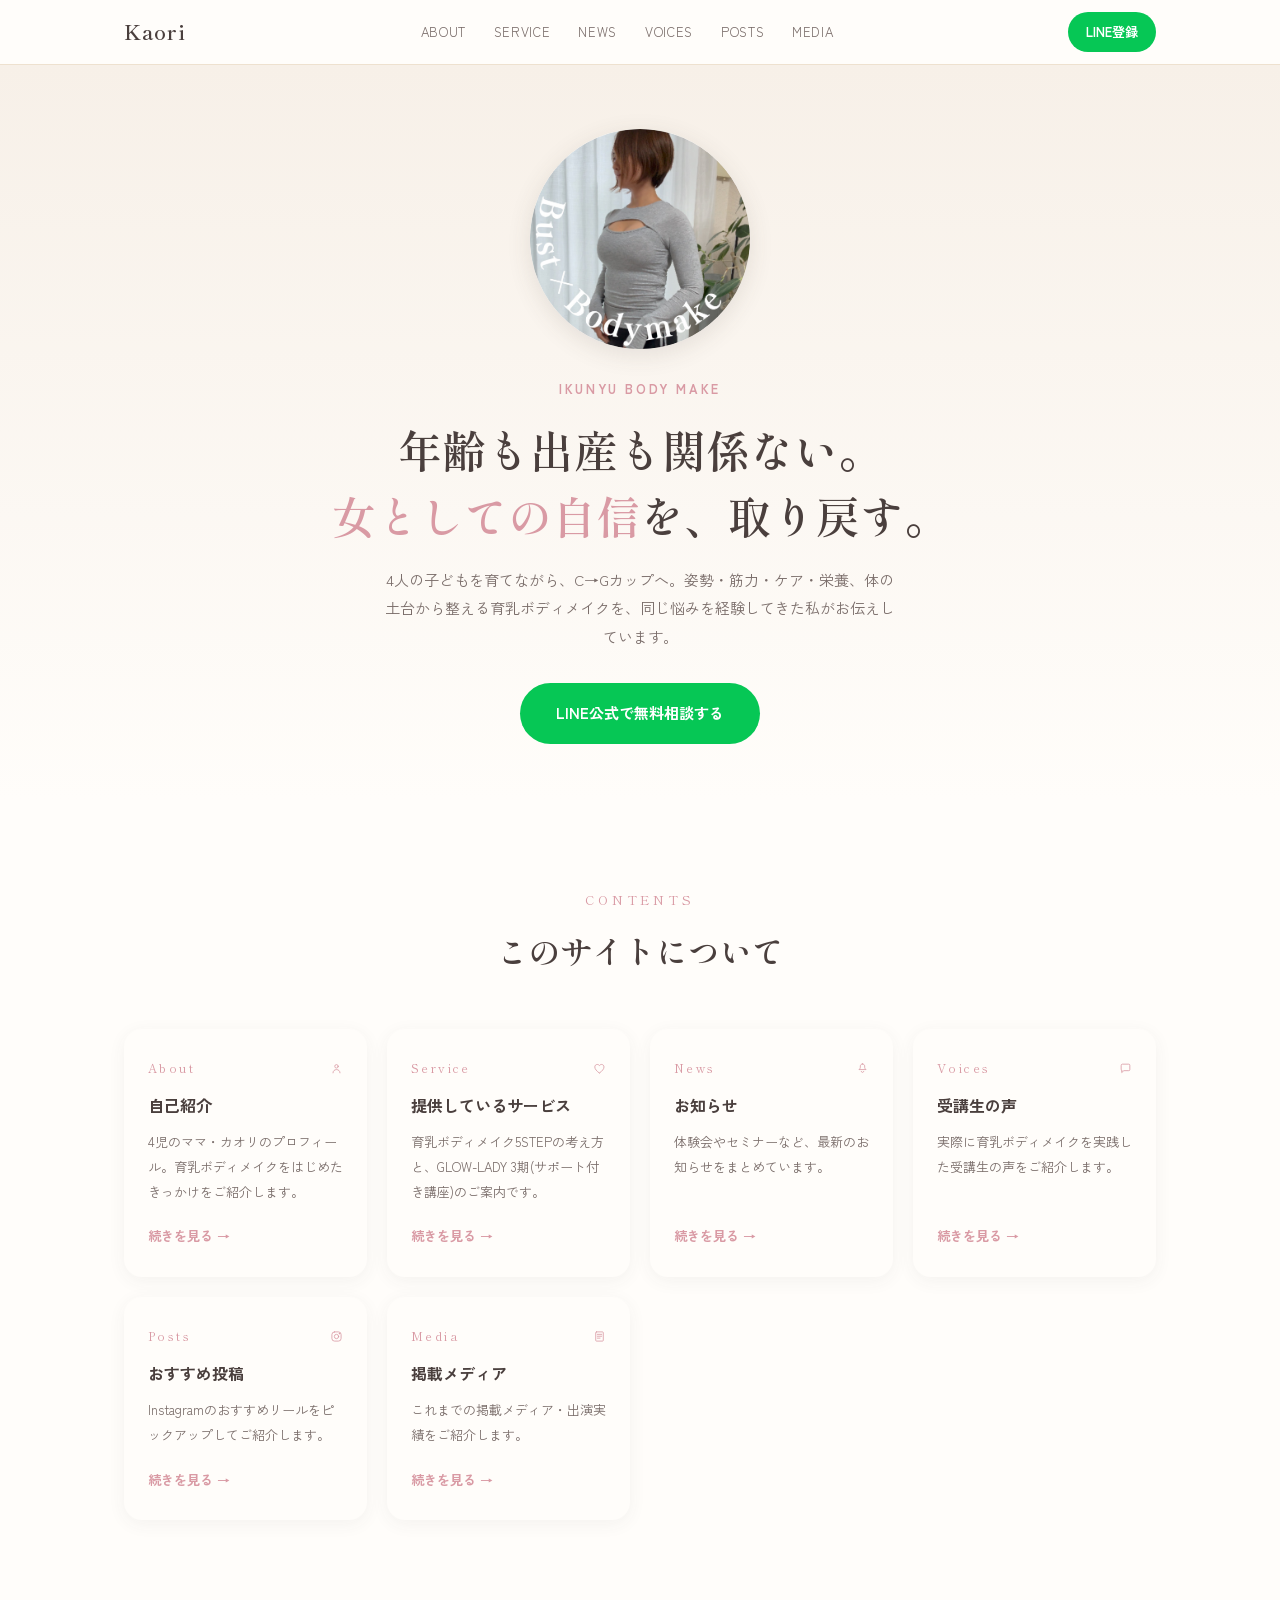
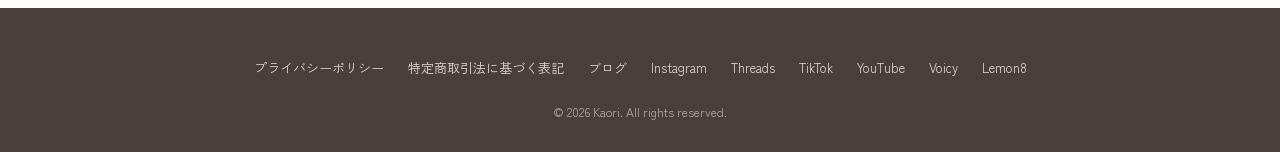
==== commit a13dd001: "概要カードのアイコンを小さく、ラベル文字と同色に調整 サイズを22px→13pxに縮小し、不透明度指定をやめてpink-deepそのままに。Instagramアイコンの塗りつぶしドットも線のみに変更 " ====
--- a/index.html
+++ b/index.html
@@ -75,7 +75,7 @@
         <a href="voices.html" class="read-more">続きを見る →</a>
       </div>
       <div class="summary-card">
-        <div class="card-icon"><svg viewBox="0 0 24 24"><rect x="3.5" y="3.5" width="17" height="17" rx="5"/><circle cx="12" cy="12" r="4"/><circle cx="17" cy="7" r="0.9" fill="currentColor" stroke="none"/></svg></div>
+        <div class="card-icon"><svg viewBox="0 0 24 24"><rect x="3.5" y="3.5" width="17" height="17" rx="5"/><circle cx="12" cy="12" r="4"/><circle cx="17.2" cy="6.8" r="0.6"/></svg></div>
         <p class="en">Posts</p>
         <h3>おすすめ投稿</h3>
         <p class="teaser">Instagramのおすすめリールをピックアップしてご紹介します。</p>
--- a/style.css
+++ b/style.css
@@ -176,12 +176,11 @@
 }
 .summary-card .card-icon {
   position: absolute;
-  top: 18px;
-  right: 18px;
-  width: 22px;
-  height: 22px;
-  color: var(--pink-deep);
-  opacity: 0.55;
+  top: 24px;
+  right: 24px;
+  width: 13px;
+  height: 13px;
+  color: var(--pink-deep);
 }
 .summary-card .card-icon svg {
   width: 100%;
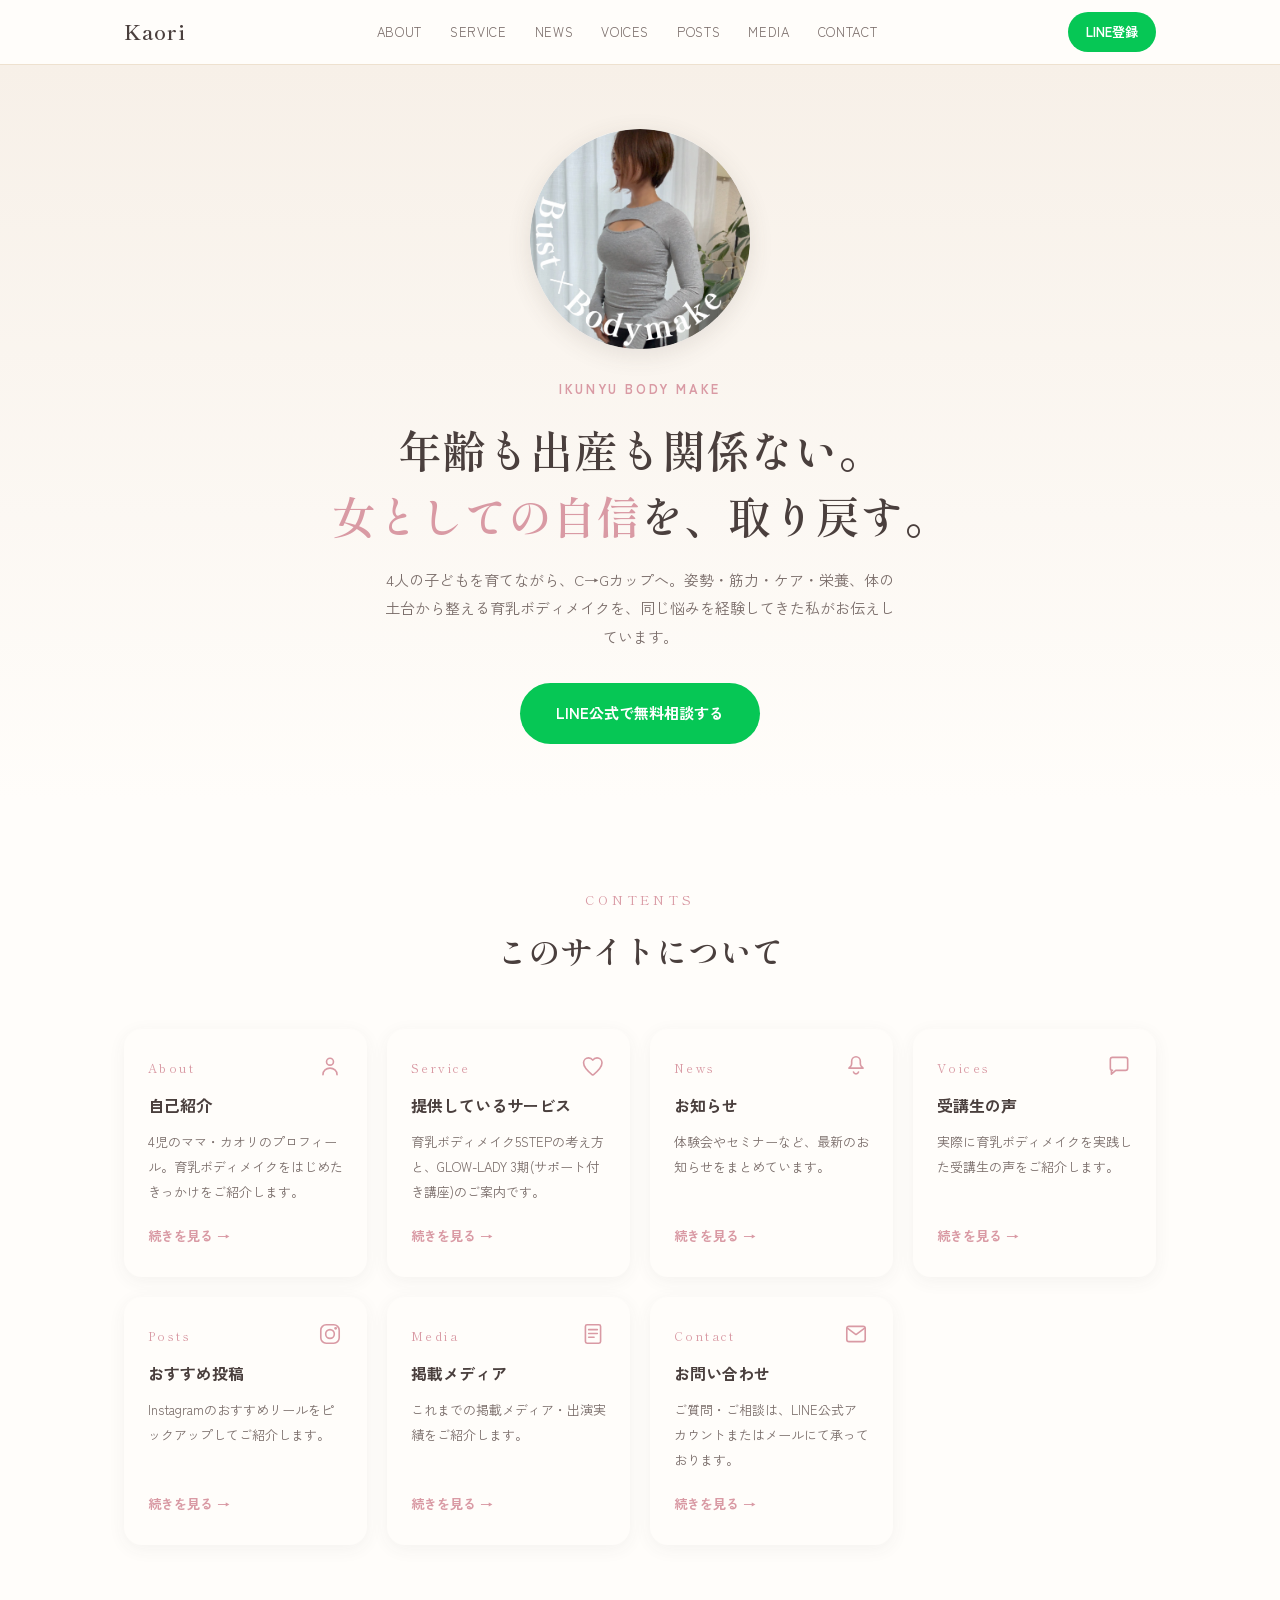
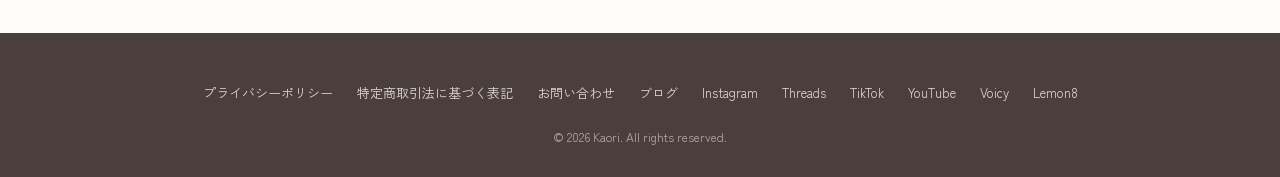
==== commit 05709977: "お問い合わせページを新設 LINE公式アカウント(メイン)とメールアドレスでの問い合わせ先を掲載。全ページのナビ・フッターにリンクを追加し、トップページの概要カードにも追加  Co-Authored-" ====
--- a/index.html
+++ b/index.html
@@ -19,6 +19,7 @@
       <a href="voices.html">VOICES</a>
       <a href="posts.html">POSTS</a>
       <a href="media.html">MEDIA</a>
+      <a href="contact.html">CONTACT</a>
     </nav>
     <!-- ▼ LINE公式アカウントの登録URLに差し替えてください -->
     <a href="https://lin.ee/Obkgg8k" class="header-cta" target="_blank" rel="noopener">LINE登録</a>
@@ -88,6 +89,13 @@
         <p class="teaser">これまでの掲載メディア・出演実績をご紹介します。</p>
         <a href="media.html" class="read-more">続きを見る →</a>
       </div>
+      <div class="summary-card">
+        <div class="card-icon"><svg viewBox="0 0 24 24"><rect x="3.5" y="5" width="17" height="14" rx="2"/><path d="M4 6.5l8 6 8-6"/></svg></div>
+        <p class="en">Contact</p>
+        <h3>お問い合わせ</h3>
+        <p class="teaser">ご質問・ご相談は、LINE公式アカウントまたはメールにて承っております。</p>
+        <a href="contact.html" class="read-more">続きを見る →</a>
+      </div>
     </div>
   </div>
 </section>
@@ -97,6 +105,7 @@
     <div class="foot-links">
       <a href="privacy.html">プライバシーポリシー</a>
       <a href="tokusho.html">特定商取引法に基づく表記</a>
+      <a href="contact.html">お問い合わせ</a>
       <a href="https://k-bust-bodymake.com/" target="_blank" rel="noopener">ブログ</a>
       <a href="https://www.instagram.com/" target="_blank" rel="noopener">Instagram</a>
       <a href="https://www.threads.net/" target="_blank" rel="noopener">Threads</a>
--- a/style.css
+++ b/style.css
@@ -178,8 +178,8 @@
   position: absolute;
   top: 24px;
   right: 24px;
-  width: 13px;
-  height: 13px;
+  width: 26px;
+  height: 26px;
   color: var(--pink-deep);
 }
 .summary-card .card-icon svg {
